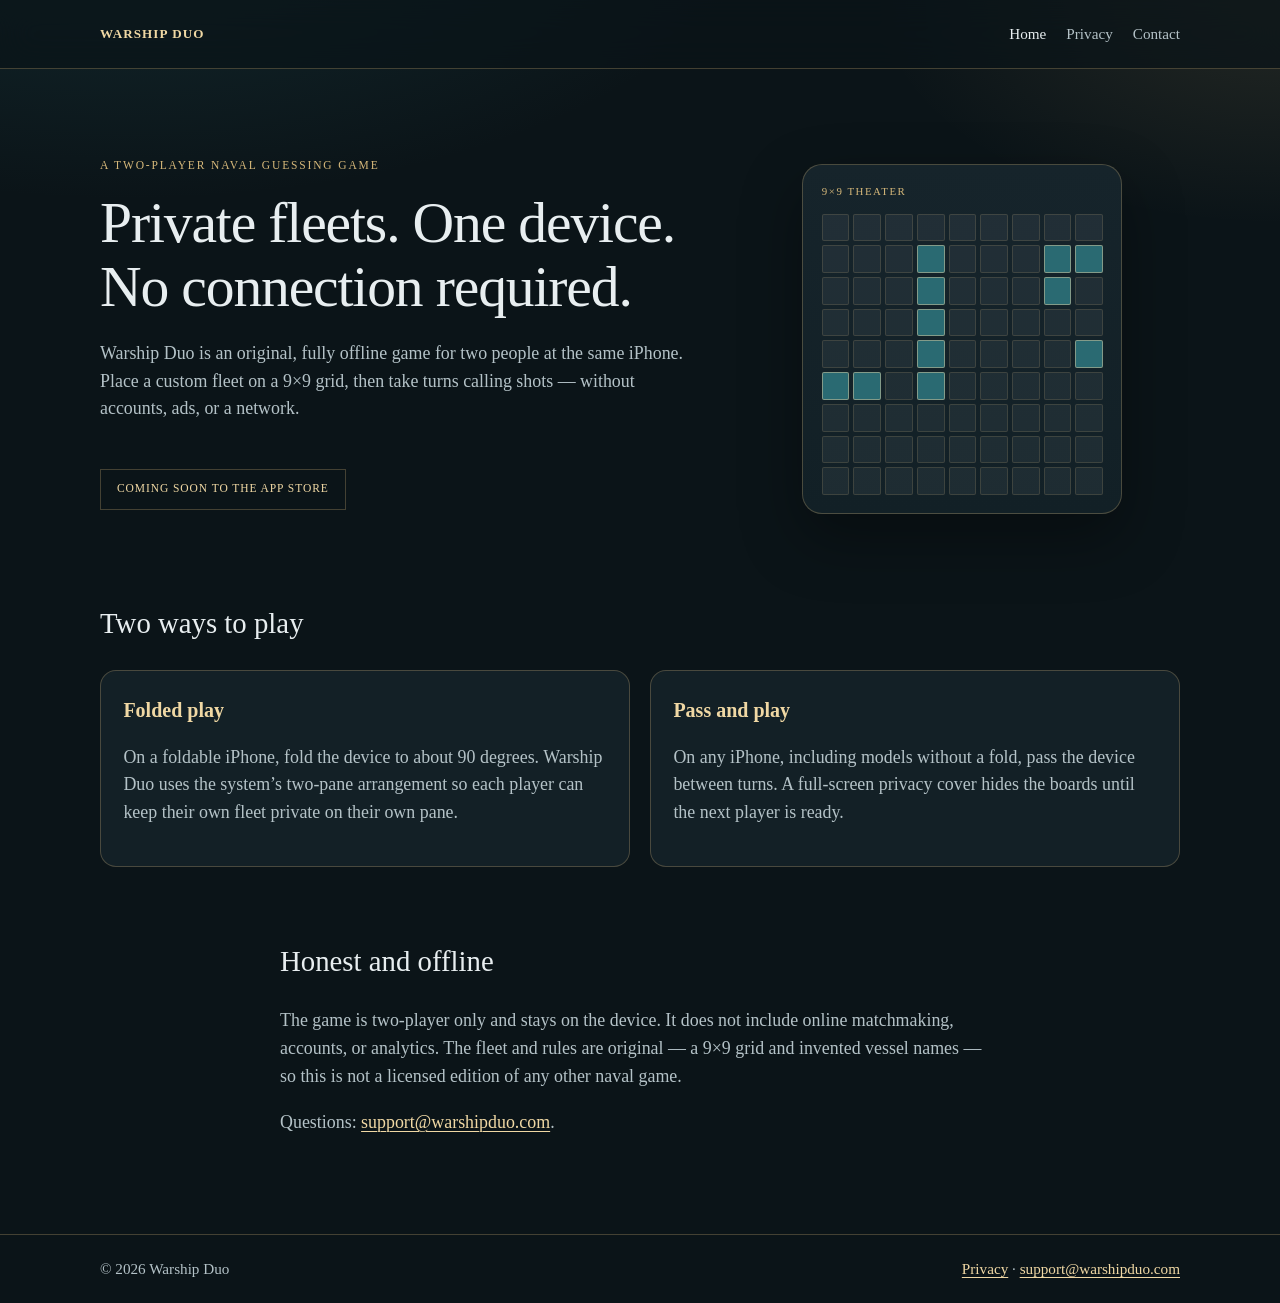
==== index.html @ d8dd5d0c "Add Warship Duo outline site (landing + privacy)" ====
<!DOCTYPE html>
<html lang="en">
<head>
  <meta charset="utf-8">
  <meta name="viewport" content="width=device-width, initial-scale=1">
  <meta name="description" content="Warship Duo is a two-player, fully offline naval guessing game for iPhone. Fold a foldable iPhone for private panes, or pass and play on any iPhone.">
  <title>Warship Duo</title>
  <link rel="stylesheet" href="styles.css">
</head>
<body>
  <a class="skip" href="#main">Skip to content</a>
  <header class="site-header">
    <div class="wrap">
      <a class="mark" href="index.html">Warship Duo</a>
      <nav aria-label="Primary">
        <a href="index.html" aria-current="page">Home</a>
        <a href="privacy.html">Privacy</a>
        <a href="mailto:support@warshipduo.com">Contact</a>
      </nav>
    </div>
  </header>

  <main id="main">
    <section class="hero">
      <div class="wrap hero-grid">
        <div class="hero-copy">
          <p class="eyebrow">A two-player naval guessing game</p>
          <h1>Private fleets. One device. No connection required.</h1>
          <p class="lede">Warship Duo is an original, fully offline game for two people at the same iPhone. Place a custom fleet on a 9×9 grid, then take turns calling shots — without accounts, ads, or a network.</p>
          <p class="coming">Coming soon to the App Store</p>
        </div>
        <div class="hero-panel" aria-hidden="true">
          <div class="grid-preview">
            <div class="grid-label">9×9 theater</div>
            <div class="cells"></div>
          </div>
        </div>
      </div>
    </section>

    <section class="modes">
      <div class="wrap">
        <h2>Two ways to play</h2>
        <div class="cards">
          <article class="card">
            <h3>Folded play</h3>
            <p>On a foldable iPhone, fold the device to about 90 degrees. Warship Duo uses the system’s two-pane arrangement so each player can keep their own fleet private on their own pane.</p>
          </article>
          <article class="card">
            <h3>Pass and play</h3>
            <p>On any iPhone, including models without a fold, pass the device between turns. A full-screen privacy cover hides the boards until the next player is ready.</p>
          </article>
        </div>
      </div>
    </section>

    <section class="notes">
      <div class="wrap narrow">
        <h2>Honest and offline</h2>
        <p>The game is two-player only and stays on the device. It does not include online matchmaking, accounts, or analytics. The fleet and rules are original — a 9×9 grid and invented vessel names — so this is not a licensed edition of any other naval game.</p>
        <p>Questions: <a href="mailto:support@warshipduo.com">support@warshipduo.com</a>.</p>
      </div>
    </section>
  </main>

  <footer class="site-footer">
    <div class="wrap">
      <p>© 2026 Warship Duo</p>
      <p><a href="privacy.html">Privacy</a> · <a href="mailto:support@warshipduo.com">support@warshipduo.com</a></p>
    </div>
  </footer>
  <script>
    (function () {
      var root = document.querySelector(".cells");
      if (!root) return;
      for (var i = 0; i < 81; i++) {
        var d = document.createElement("div");
        d.className = "cell";
        if ([12, 21, 30, 39, 48, 44, 45, 46, 16, 17, 25].indexOf(i) !== -1) d.classList.add("filled");
        root.appendChild(d);
      }
    })();
  </script>
</body>
</html>
---- styles.css ----
:root {
  --ink: #0b1418;
  --ink-2: #122026;
  --panel: #16242b;
  --line: rgba(214, 184, 122, 0.28);
  --gold: #d6b87a;
  --gold-2: #f0d8a4;
  --foam: #e8eef0;
  --muted: #b4c2c7;
  --fill: #2a6a72;
}

* { box-sizing: border-box; }
html { scroll-behavior: smooth; }
body {
  margin: 0;
  font-family: Palatino, "Palatino Linotype", "Iowan Old Style", "Times New Roman", serif;
  background:
    radial-gradient(1200px 600px at 10% -10%, rgba(42, 106, 114, 0.28), transparent 55%),
    radial-gradient(900px 500px at 100% 0%, rgba(214, 184, 122, 0.12), transparent 45%),
    var(--ink);
  color: var(--foam);
  line-height: 1.55;
  min-height: 100vh;
}
a { color: var(--gold-2); text-decoration-thickness: 1px; text-underline-offset: 0.18em; }
a:hover { color: #fff; }
.skip {
  position: absolute;
  left: -999px;
  top: 0;
  background: var(--gold);
  color: var(--ink);
  padding: 0.5rem 0.75rem;
}
.skip:focus { left: 1rem; top: 1rem; z-index: 10; }
.wrap {
  width: min(1080px, calc(100% - 2.5rem));
  margin: 0 auto;
}
.narrow { width: min(720px, calc(100% - 2.5rem)); }

.site-header {
  position: sticky;
  top: 0;
  backdrop-filter: blur(16px);
  background: rgba(11, 20, 24, 0.72);
  border-bottom: 1px solid var(--line);
  z-index: 5;
}
.site-header .wrap, .site-footer .wrap {
  display: flex;
  align-items: center;
  justify-content: space-between;
  gap: 1rem;
  min-height: 4.25rem;
}
.mark {
  color: var(--gold-2);
  text-decoration: none;
  letter-spacing: 0.08em;
  text-transform: uppercase;
  font-size: 0.82rem;
  font-weight: 600;
}
nav { display: flex; gap: 1.25rem; }
nav a { color: var(--muted); text-decoration: none; font-size: 0.95rem; }
nav a[aria-current="page"], nav a:hover { color: var(--foam); }

.hero { padding: 5.5rem 0 4rem; }
.hero-grid {
  display: grid;
  grid-template-columns: 1.15fr 0.85fr;
  gap: 3.5rem;
  align-items: center;
}
.eyebrow {
  color: var(--gold);
  letter-spacing: 0.16em;
  text-transform: uppercase;
  font-size: 0.72rem;
  margin: 0 0 1rem;
}
h1 {
  font-weight: 500;
  font-size: clamp(2.1rem, 5vw, 3.6rem);
  line-height: 1.12;
  margin: 0 0 1.25rem;
  letter-spacing: -0.02em;
}
.lede, .page p, .notes p, .card p { color: var(--muted); font-size: 1.12rem; }
.coming {
  display: inline-block;
  margin-top: 1.75rem;
  border: 1px solid var(--line);
  color: var(--gold-2);
  padding: 0.65rem 1rem;
  letter-spacing: 0.08em;
  text-transform: uppercase;
  font-size: 0.72rem;
}

.hero-panel { display: flex; justify-content: center; }
.grid-preview {
  width: min(100%, 320px);
  background: linear-gradient(180deg, var(--panel), var(--ink-2));
  border: 1px solid var(--line);
  border-radius: 20px;
  padding: 1.15rem;
  box-shadow: 0 24px 60px rgba(0, 0, 0, 0.35);
}
.grid-label {
  color: var(--gold);
  text-transform: uppercase;
  letter-spacing: 0.14em;
  font-size: 0.68rem;
  margin-bottom: 0.85rem;
}
.cells {
  display: grid;
  grid-template-columns: repeat(9, 1fr);
  gap: 4px;
}
.cell {
  aspect-ratio: 1;
  background: rgba(232, 238, 240, 0.06);
  border: 1px solid rgba(214, 184, 122, 0.16);
  border-radius: 2px;
}
.cell.filled { background: var(--fill); border-color: rgba(240, 216, 164, 0.45); }

.modes { padding: 1rem 0 4.5rem; }
h2 { font-weight: 500; font-size: 1.8rem; margin: 0 0 1.5rem; }
.cards {
  display: grid;
  grid-template-columns: 1fr 1fr;
  gap: 1.25rem;
}
.card {
  background: rgba(22, 36, 43, 0.8);
  border: 1px solid var(--line);
  border-radius: 16px;
  padding: 1.5rem 1.4rem 1.3rem;
}
.card h3 { margin: 0 0 0.7rem; font-weight: 600; font-size: 1.25rem; color: var(--gold-2); }

.notes { padding: 0 0 5rem; }
.page { padding: 4.5rem 0 5.5rem; }
.updated { font-size: 0.95rem; color: var(--gold); }

.site-footer {
  border-top: 1px solid var(--line);
  color: var(--muted);
  font-size: 0.95rem;
}
.site-footer p { margin: 0; }

@media (max-width: 800px) {
  .hero-grid, .cards { grid-template-columns: 1fr; }
  .hero { padding-top: 3.25rem; }
  .site-header .wrap, .site-footer .wrap { flex-direction: column; padding: 0.9rem 0; min-height: 0; }
}
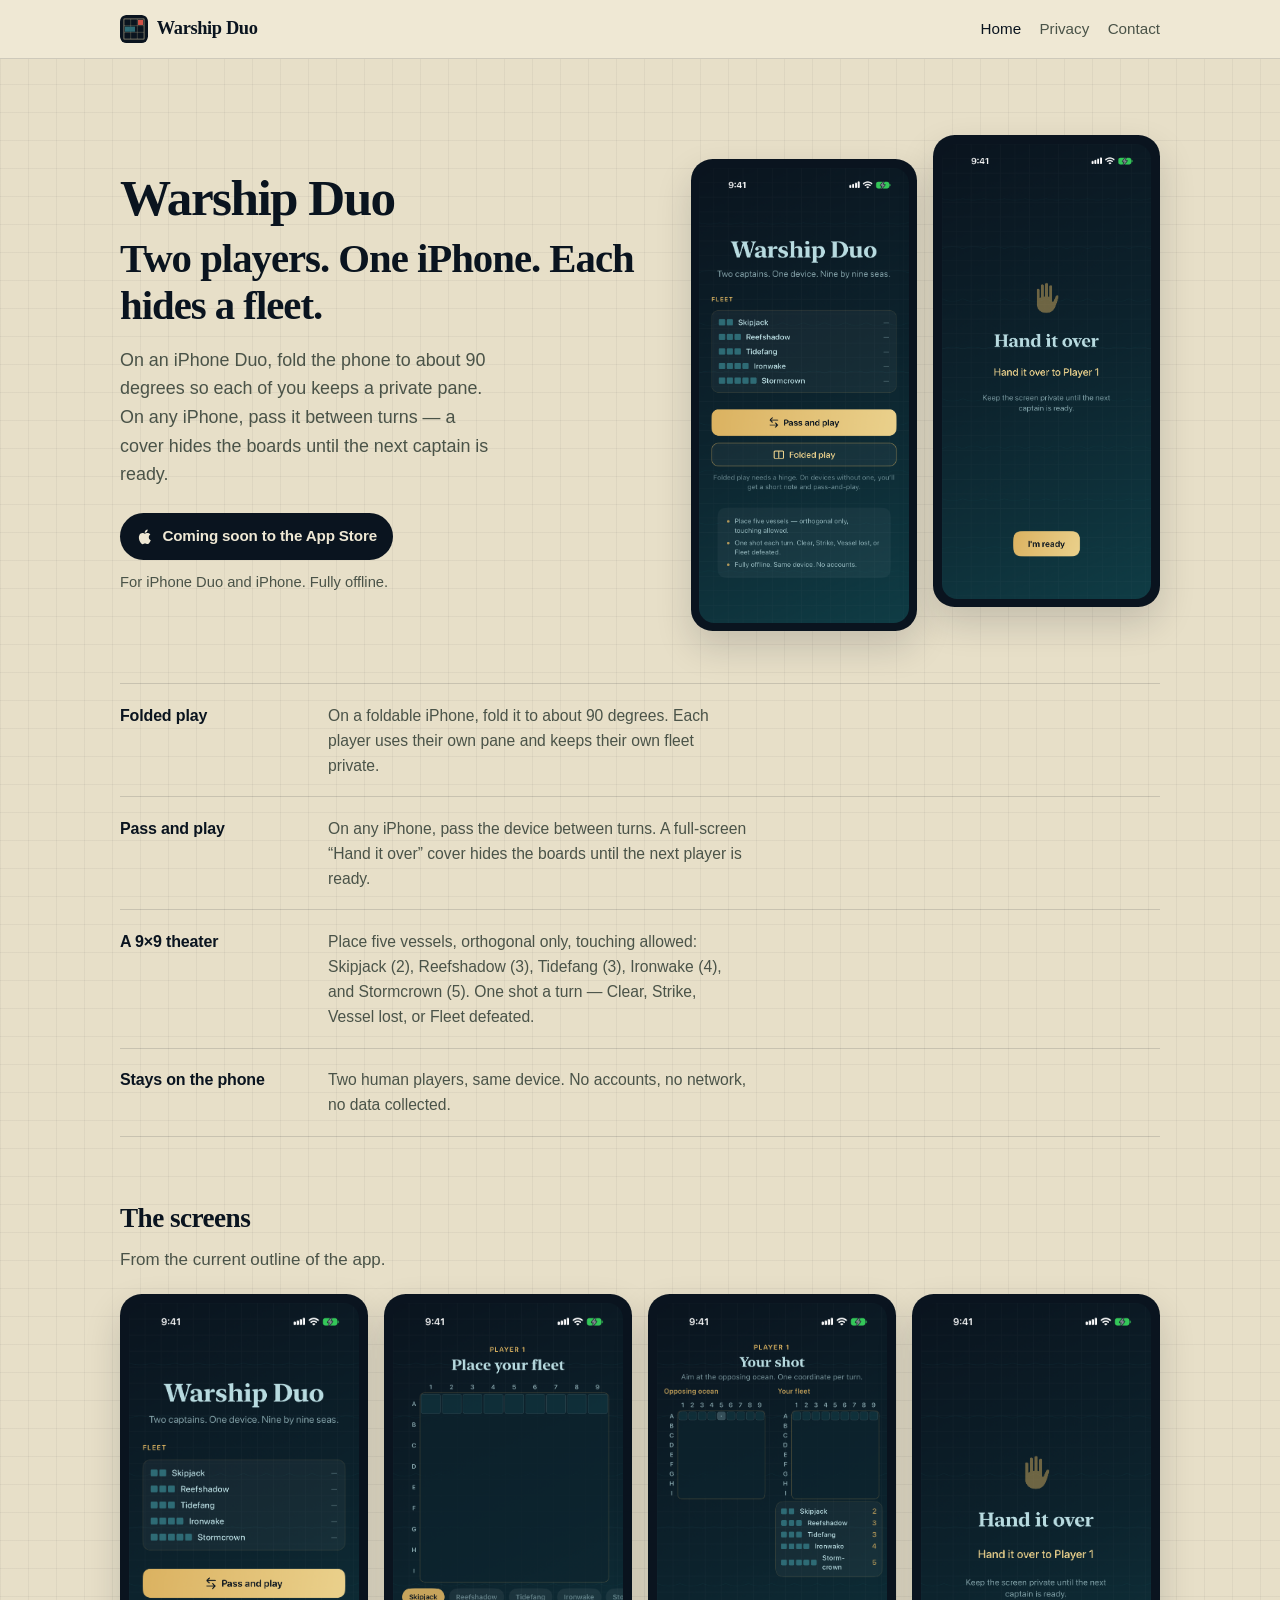
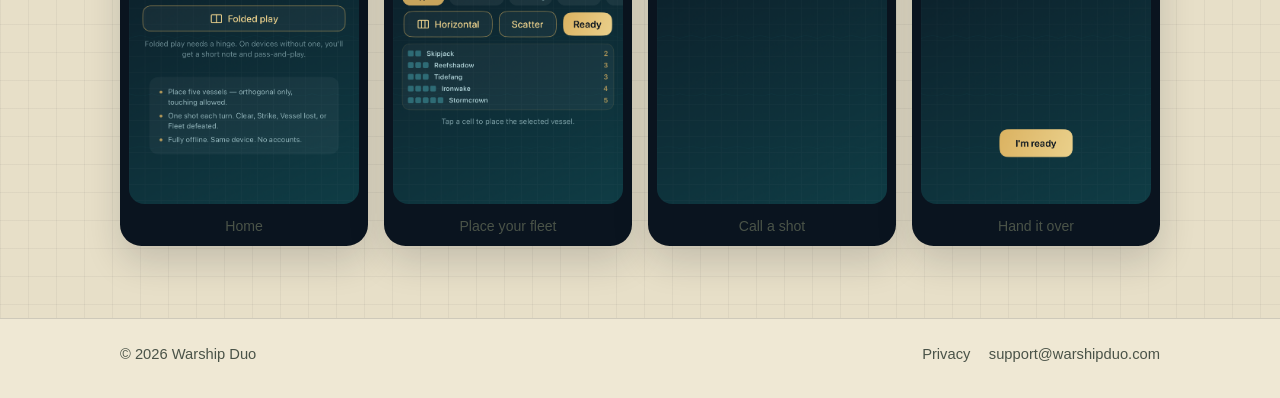
==== commit e60ec189: "Redo the Warship Duo site as a chart-table page with real app screens. Replace the outline landing w" ====
--- a/index.html
+++ b/index.html
@@ -3,83 +3,135 @@
 <head>
   <meta charset="utf-8">
   <meta name="viewport" content="width=device-width, initial-scale=1">
-  <meta name="description" content="Warship Duo is a two-player, fully offline naval guessing game for iPhone. Fold a foldable iPhone for private panes, or pass and play on any iPhone.">
-  <title>Warship Duo</title>
-  <link rel="stylesheet" href="styles.css">
+  <title>Warship Duo — two players, one iPhone, hidden fleets</title>
+  <meta name="description" content="Warship Duo is a two-player naval guessing game for one iPhone. Fold an iPhone Duo to play face-to-face, or pass the phone between turns. 9×9 grid. Offline. Coming soon to the App Store.">
+  <link rel="canonical" href="https://erdtheturd.github.io/warshipduo/">
+  <meta name="theme-color" content="#e7dfc8">
+  <meta property="og:type" content="website">
+  <meta property="og:site_name" content="Warship Duo">
+  <meta property="og:locale" content="en_US">
+  <meta property="og:url" content="https://erdtheturd.github.io/warshipduo/">
+  <meta property="og:title" content="Warship Duo — two players, one iPhone, hidden fleets">
+  <meta property="og:description" content="Each player hides a fleet on their own screen. Fold an iPhone Duo to play face-to-face, or pass and play on any iPhone. Offline, no accounts.">
+  <meta property="og:image" content="https://erdtheturd.github.io/warshipduo/assets/favicon.svg">
+  <meta name="twitter:card" content="summary">
+  <meta name="twitter:title" content="Warship Duo — two players, one iPhone, hidden fleets">
+  <meta name="twitter:description" content="Each player hides a fleet on their own screen. Fold a Duo, or pass the phone. Offline.">
+  <link rel="icon" href="assets/favicon.svg" type="image/svg+xml">
+  <link rel="apple-touch-icon" href="assets/favicon.svg">
+  <link rel="stylesheet" href="assets/styles.css">
 </head>
 <body>
   <a class="skip" href="#main">Skip to content</a>
+
   <header class="site-header">
-    <div class="wrap">
-      <a class="mark" href="index.html">Warship Duo</a>
-      <nav aria-label="Primary">
-        <a href="index.html" aria-current="page">Home</a>
-        <a href="privacy.html">Privacy</a>
-        <a href="mailto:support@warshipduo.com">Contact</a>
-      </nav>
-    </div>
+    <nav class="nav" aria-label="Primary">
+      <a class="brand" href="./" aria-current="page">
+        <img class="brand-mark" src="assets/favicon.svg" width="28" height="28" alt="">
+        <span>Warship Duo</span>
+      </a>
+      <ul class="nav-links">
+        <li><a href="./" aria-current="page">Home</a></li>
+        <li><a href="privacy.html">Privacy</a></li>
+        <li><a href="mailto:support@warshipduo.com">Contact</a></li>
+      </ul>
+    </nav>
   </header>
 
   <main id="main">
     <section class="hero">
-      <div class="wrap hero-grid">
+      <div class="wrap hero-inner">
         <div class="hero-copy">
-          <p class="eyebrow">A two-player naval guessing game</p>
-          <h1>Private fleets. One device. No connection required.</h1>
-          <p class="lede">Warship Duo is an original, fully offline game for two people at the same iPhone. Place a custom fleet on a 9×9 grid, then take turns calling shots — without accounts, ads, or a network.</p>
-          <p class="coming">Coming soon to the App Store</p>
+          <p class="wordmark">Warship Duo</p>
+          <h1>Two players. One iPhone. Each hides a fleet.</h1>
+          <p class="lede">On an iPhone Duo, fold the phone to about 90 degrees so each of you keeps a private pane. On any iPhone, pass it between turns — a cover hides the boards until the next captain is ready.</p>
+          <div class="hero-cta">
+            <a class="btn-soon" href="#" aria-label="Coming soon to the App Store">
+              <svg viewBox="0 0 24 24" aria-hidden="true" focusable="false">
+                <path fill="currentColor" d="M18.71 19.5c-.83 1.24-1.71 2.45-3.05 2.47-1.34.03-1.77-.79-3.29-.79-1.53 0-2 .77-3.27.82-1.31.05-2.3-1.32-3.14-2.53C4.25 17 2.94 12.45 4.7 9.39c.87-1.52 2.43-2.48 4.12-2.51 1.28-.02 2.5.87 3.29.87.78 0 2.26-1.07 3.81-.91.65.03 2.47.26 3.64 1.98-.09.06-2.17 1.28-2.15 3.81.03 3.02 2.65 4.03 2.68 4.04-.03.07-.42 1.44-1.38 2.83M13 3.5c.73-.83 1.94-1.46 2.94-1.5.13 1.17-.34 2.35-1.04 3.19-.69.85-1.83 1.51-2.95 1.42-.15-1.15.41-2.35 1.05-3.11z"/>
+              </svg>
+              Coming soon to the App Store
+            </a>
+            <p class="device-note">For iPhone Duo and iPhone. Fully offline.</p>
+          </div>
         </div>
-        <div class="hero-panel" aria-hidden="true">
-          <div class="grid-preview">
-            <div class="grid-label">9×9 theater</div>
-            <div class="cells"></div>
-          </div>
+
+        <div class="hero-shots" aria-hidden="false">
+          <figure class="phone">
+            <img src="assets/shots/home.png" width="402" height="874" alt="Warship Duo home screen, with the fleet list and Pass and play and Folded play buttons.">
+          </figure>
+          <figure class="phone phone-offset">
+            <img src="assets/shots/handoff.png" width="402" height="874" alt="The Hand it over privacy cover, shown between turns in pass-and-play.">
+          </figure>
         </div>
       </div>
     </section>
 
-    <section class="modes">
+    <section class="facts">
       <div class="wrap">
-        <h2>Two ways to play</h2>
-        <div class="cards">
-          <article class="card">
-            <h3>Folded play</h3>
-            <p>On a foldable iPhone, fold the device to about 90 degrees. Warship Duo uses the system’s two-pane arrangement so each player can keep their own fleet private on their own pane.</p>
-          </article>
-          <article class="card">
-            <h3>Pass and play</h3>
-            <p>On any iPhone, including models without a fold, pass the device between turns. A full-screen privacy cover hides the boards until the next player is ready.</p>
-          </article>
-        </div>
+        <ol class="feature-list">
+          <li>
+            <h2>Folded play</h2>
+            <p>On a foldable iPhone, fold it to about 90 degrees. Each player uses their own pane and keeps their own fleet private.</p>
+          </li>
+          <li>
+            <h2>Pass and play</h2>
+            <p>On any iPhone, pass the device between turns. A full-screen “Hand it over” cover hides the boards until the next player is ready.</p>
+          </li>
+          <li>
+            <h2>A 9×9 theater</h2>
+            <p>Place five vessels, orthogonal only, touching allowed: Skipjack (2), Reefshadow (3), Tidefang (3), Ironwake (4), and Stormcrown (5). One shot a turn — Clear, Strike, Vessel lost, or Fleet defeated.</p>
+          </li>
+          <li>
+            <h2>Stays on the phone</h2>
+            <p>Two human players, same device. No accounts, no network, no data collected.</p>
+          </li>
+        </ol>
       </div>
     </section>
 
-    <section class="notes">
-      <div class="wrap narrow">
-        <h2>Honest and offline</h2>
-        <p>The game is two-player only and stays on the device. It does not include online matchmaking, accounts, or analytics. The fleet and rules are original — a 9×9 grid and invented vessel names — so this is not a licensed edition of any other naval game.</p>
-        <p>Questions: <a href="mailto:support@warshipduo.com">support@warshipduo.com</a>.</p>
+    <section class="gallery">
+      <div class="wrap">
+        <h2>The screens</h2>
+        <p class="gallery-lede">From the current outline of the app.</p>
+        <ul class="shot-row">
+          <li>
+            <figure class="phone">
+              <img src="assets/shots/home.png" width="402" height="874" alt="Home: fleet roster and the two ways to play.">
+              <figcaption>Home</figcaption>
+            </figure>
+          </li>
+          <li>
+            <figure class="phone">
+              <img src="assets/shots/placement.png" width="402" height="874" alt="Fleet placement on the 9 by 9 grid, with Skipjack, Reefshadow, Tidefang, Ironwake, and Stormcrown in place.">
+              <figcaption>Place your fleet</figcaption>
+            </figure>
+          </li>
+          <li>
+            <figure class="phone">
+              <img src="assets/shots/battle.png" width="402" height="874" alt="Battle view with hits and misses marked on the opposing ocean, and your own fleet below.">
+              <figcaption>Call a shot</figcaption>
+            </figure>
+          </li>
+          <li>
+            <figure class="phone">
+              <img src="assets/shots/handoff.png" width="402" height="874" alt="Hand it over cover, used when passing the phone.">
+              <figcaption>Hand it over</figcaption>
+            </figure>
+          </li>
+        </ul>
       </div>
     </section>
   </main>
 
   <footer class="site-footer">
-    <div class="wrap">
+    <div class="wrap footer-inner">
       <p>© 2026 Warship Duo</p>
-      <p><a href="privacy.html">Privacy</a> · <a href="mailto:support@warshipduo.com">support@warshipduo.com</a></p>
+      <div class="footer-links">
+        <a href="privacy.html">Privacy</a>
+        <a href="mailto:support@warshipduo.com">support@warshipduo.com</a>
+      </div>
     </div>
   </footer>
-  <script>
-    (function () {
-      var root = document.querySelector(".cells");
-      if (!root) return;
-      for (var i = 0; i < 81; i++) {
-        var d = document.createElement("div");
-        d.className = "cell";
-        if ([12, 21, 30, 39, 48, 44, 45, 46, 16, 17, 25].indexOf(i) !== -1) d.classList.add("filled");
-        root.appendChild(d);
-      }
-    })();
-  </script>
 </body>
 </html>
--- a/assets/styles.css
+++ b/assets/styles.css
@@ -0,0 +1,318 @@
+/* Warship Duo marketing site — plotting-table, static, no trackers. */
+
+:root {
+  --paper: #e7dfc8;
+  --paper-2: #efe8d4;
+  --ink: #0a141f;
+  --muted: #4a5348;
+  --line: rgba(10, 20, 31, 0.14);
+  --sea: #1a5c66;
+  --sea-ink: #124752;
+  --brass: #8a6a2c;
+  --brass-soft: #dbb261;
+  --hit: #d15247;
+  --max: 1040px;
+  --pad: clamp(1.25rem, 4vw, 2.5rem);
+  --display: "Iowan Old Style", "Palatino Linotype", Palatino, "Book Antiqua", Georgia, serif;
+  --font: "Avenir Next", Avenir, "Segoe UI", "Helvetica Neue", Helvetica, sans-serif;
+}
+
+*,
+*::before,
+*::after { box-sizing: border-box; }
+
+html { scroll-behavior: smooth; }
+
+@media (prefers-reduced-motion: reduce) {
+  html { scroll-behavior: auto; }
+  *, *::before, *::after { animation: none !important; transition: none !important; }
+}
+
+body {
+  margin: 0;
+  color: var(--ink);
+  background-color: var(--paper);
+  background-image:
+    linear-gradient(rgba(10, 20, 31, 0.045) 1px, transparent 1px),
+    linear-gradient(90deg, rgba(10, 20, 31, 0.045) 1px, transparent 1px);
+  background-size: 28px 28px;
+  font: 17px/1.6 var(--font);
+  -webkit-font-smoothing: antialiased;
+  text-rendering: optimizeLegibility;
+  min-height: 100vh;
+}
+
+img, svg { max-width: 100%; height: auto; vertical-align: middle; }
+
+a { color: var(--sea-ink); text-underline-offset: 0.16em; }
+a:hover { color: var(--sea); }
+a:focus-visible {
+  outline: 2px solid var(--sea);
+  outline-offset: 3px;
+  border-radius: 3px;
+}
+
+.skip { position: absolute; left: -9999px; top: 0; }
+.skip:focus {
+  left: var(--pad); top: 0.75rem; z-index: 100;
+  background: var(--ink); color: var(--paper);
+  padding: 0.5rem 0.75rem; text-decoration: none;
+}
+
+.wrap {
+  width: min(100% - 2 * var(--pad), var(--max));
+  margin-inline: auto;
+}
+
+/* Header — solid chart paper */
+
+.site-header {
+  position: sticky;
+  top: 0;
+  z-index: 20;
+  background: var(--paper-2);
+  border-bottom: 1px solid var(--line);
+}
+
+.nav {
+  display: flex;
+  align-items: center;
+  justify-content: space-between;
+  gap: 1rem;
+  padding: 0.9rem 0;
+  width: min(100% - 2 * var(--pad), var(--max));
+  margin-inline: auto;
+}
+
+.brand {
+  display: inline-flex;
+  align-items: center;
+  gap: 0.55rem;
+  color: var(--ink);
+  text-decoration: none;
+  font-family: var(--display);
+  font-weight: 600;
+  font-size: 1.15rem;
+  letter-spacing: -0.02em;
+}
+.brand:hover { color: var(--ink); }
+.brand-mark { flex: none; width: 1.75rem; height: 1.75rem; border-radius: 0.4rem; }
+
+.nav-links {
+  display: flex;
+  gap: 1.15rem;
+  list-style: none;
+  margin: 0;
+  padding: 0;
+  font-size: 0.95rem;
+}
+.nav-links a { color: var(--muted); text-decoration: none; }
+.nav-links a:hover,
+.nav-links a[aria-current="page"] { color: var(--ink); }
+
+/* Hero */
+
+.hero { padding: clamp(2.5rem, 7vw, 4.75rem) 0 clamp(2rem, 5vw, 3.25rem); }
+
+.hero-inner {
+  display: grid;
+  gap: clamp(2rem, 5vw, 3.25rem);
+  align-items: center;
+}
+
+@media (min-width: 880px) {
+  .hero-inner { grid-template-columns: 1.05fr 0.95fr; }
+}
+
+.wordmark {
+  margin: 0 0 0.8rem;
+  font-family: var(--display);
+  font-size: clamp(2.35rem, 6vw, 3.2rem);
+  font-weight: 600;
+  letter-spacing: -0.03em;
+  line-height: 1;
+}
+
+h1 {
+  margin: 0 0 1rem;
+  font-family: var(--display);
+  font-size: clamp(1.85rem, 4.2vw, 2.55rem);
+  font-weight: 600;
+  letter-spacing: -0.025em;
+  line-height: 1.15;
+}
+
+.lede {
+  margin: 0 0 1.5rem;
+  color: var(--muted);
+  font-size: 1.12rem;
+  max-width: 38ch;
+}
+
+.hero-cta { display: flex; flex-direction: column; align-items: flex-start; gap: 0.7rem; }
+
+.btn-soon {
+  display: inline-flex;
+  align-items: center;
+  gap: 0.55rem;
+  padding: 0.7rem 1rem;
+  background: var(--ink);
+  color: var(--paper-2);
+  text-decoration: none;
+  border-radius: 999px;
+  font-size: 0.95rem;
+  font-weight: 600;
+  letter-spacing: -0.01em;
+}
+.btn-soon svg { width: 1.1rem; height: 1.1rem; }
+.btn-soon:hover { color: #fff; background: #16232c; }
+
+.device-note { margin: 0; color: var(--muted); font-size: 0.92rem; }
+
+/* Device outline */
+
+.hero-shots {
+  display: grid;
+  grid-template-columns: 1fr 1fr;
+  gap: 1rem;
+  align-items: end;
+}
+
+.phone {
+  margin: 0;
+  background: var(--ink);
+  border-radius: 1.35rem;
+  padding: 0.55rem;
+  box-shadow: 0 16px 36px rgba(10, 20, 31, 0.16);
+}
+
+.phone img {
+  display: block;
+  width: 100%;
+  height: auto;
+  border-radius: 0.95rem;
+  background: #0d242e;
+}
+
+.phone-offset { margin-bottom: 1.5rem; }
+
+@media (max-width: 879px) {
+  .hero-shots { max-width: 26rem; }
+  .phone-offset { margin-bottom: 0; }
+}
+
+/* Facts — typographic list, not a card grid */
+
+.facts { padding: 0 0 clamp(2.5rem, 6vw, 3.75rem); }
+
+.feature-list {
+  list-style: none;
+  margin: 0;
+  padding: 0;
+  border-top: 1px solid var(--line);
+}
+
+.feature-list li {
+  padding: 1.15rem 0;
+  border-bottom: 1px solid var(--line);
+  display: grid;
+  gap: 0.25rem 1.5rem;
+}
+
+@media (min-width: 720px) {
+  .feature-list li {
+    grid-template-columns: 11.5rem 1fr;
+    align-items: baseline;
+  }
+}
+
+.feature-list h2 {
+  margin: 0;
+  font-family: var(--font);
+  font-size: 1rem;
+  font-weight: 650;
+  letter-spacing: -0.01em;
+}
+
+.feature-list p {
+  margin: 0;
+  color: var(--muted);
+  font-size: 0.98rem;
+  max-width: 48ch;
+}
+
+/* Gallery */
+
+.gallery { padding: 0 0 clamp(3rem, 7vw, 4.5rem); }
+
+.gallery h2 {
+  margin: 0 0 0.35rem;
+  font-family: var(--display);
+  font-size: clamp(1.4rem, 3vw, 1.7rem);
+  font-weight: 600;
+  letter-spacing: -0.02em;
+}
+
+.gallery-lede { margin: 0 0 1.35rem; color: var(--muted); }
+
+.shot-row {
+  list-style: none;
+  margin: 0;
+  padding: 0;
+  display: grid;
+  grid-template-columns: repeat(4, 1fr);
+  gap: 1rem;
+}
+
+.shot-row figcaption {
+  margin: 0.65rem 0 0;
+  text-align: center;
+  font-size: 0.88rem;
+  color: var(--muted);
+}
+
+@media (max-width: 800px) {
+  .shot-row { grid-template-columns: 1fr 1fr; }
+}
+
+/* Interior */
+
+.page { padding: clamp(2.5rem, 6vw, 3.75rem) 0 clamp(3rem, 7vw, 4.5rem); }
+.page-narrow { width: min(100% - 2 * var(--pad), 42rem); margin-inline: auto; }
+.page h1 {
+  margin: 0 0 0.6rem;
+  font-size: clamp(1.9rem, 4vw, 2.35rem);
+}
+.page h2 {
+  margin: 1.75rem 0 0.5rem;
+  font-family: var(--display);
+  font-size: 1.25rem;
+  font-weight: 600;
+  letter-spacing: -0.015em;
+}
+.page .lede { margin-bottom: 1.25rem; }
+.updated { font-size: 0.95rem; color: var(--muted); }
+
+/* Footer */
+
+.site-footer {
+  border-top: 1px solid var(--line);
+  padding: 1.5rem 0 2rem;
+  color: var(--muted);
+  font-size: 0.92rem;
+  background: var(--paper-2);
+}
+.footer-inner {
+  display: flex;
+  flex-wrap: wrap;
+  justify-content: space-between;
+  gap: 0.75rem 1.5rem;
+}
+.footer-inner p { margin: 0; }
+.footer-links { display: flex; flex-wrap: wrap; gap: 0.85rem 1.15rem; }
+.footer-links a { color: var(--muted); text-decoration: none; }
+.footer-links a:hover { color: var(--ink); }
+
+@media (max-width: 520px) {
+  .nav-links { gap: 0.85rem; }
+}
